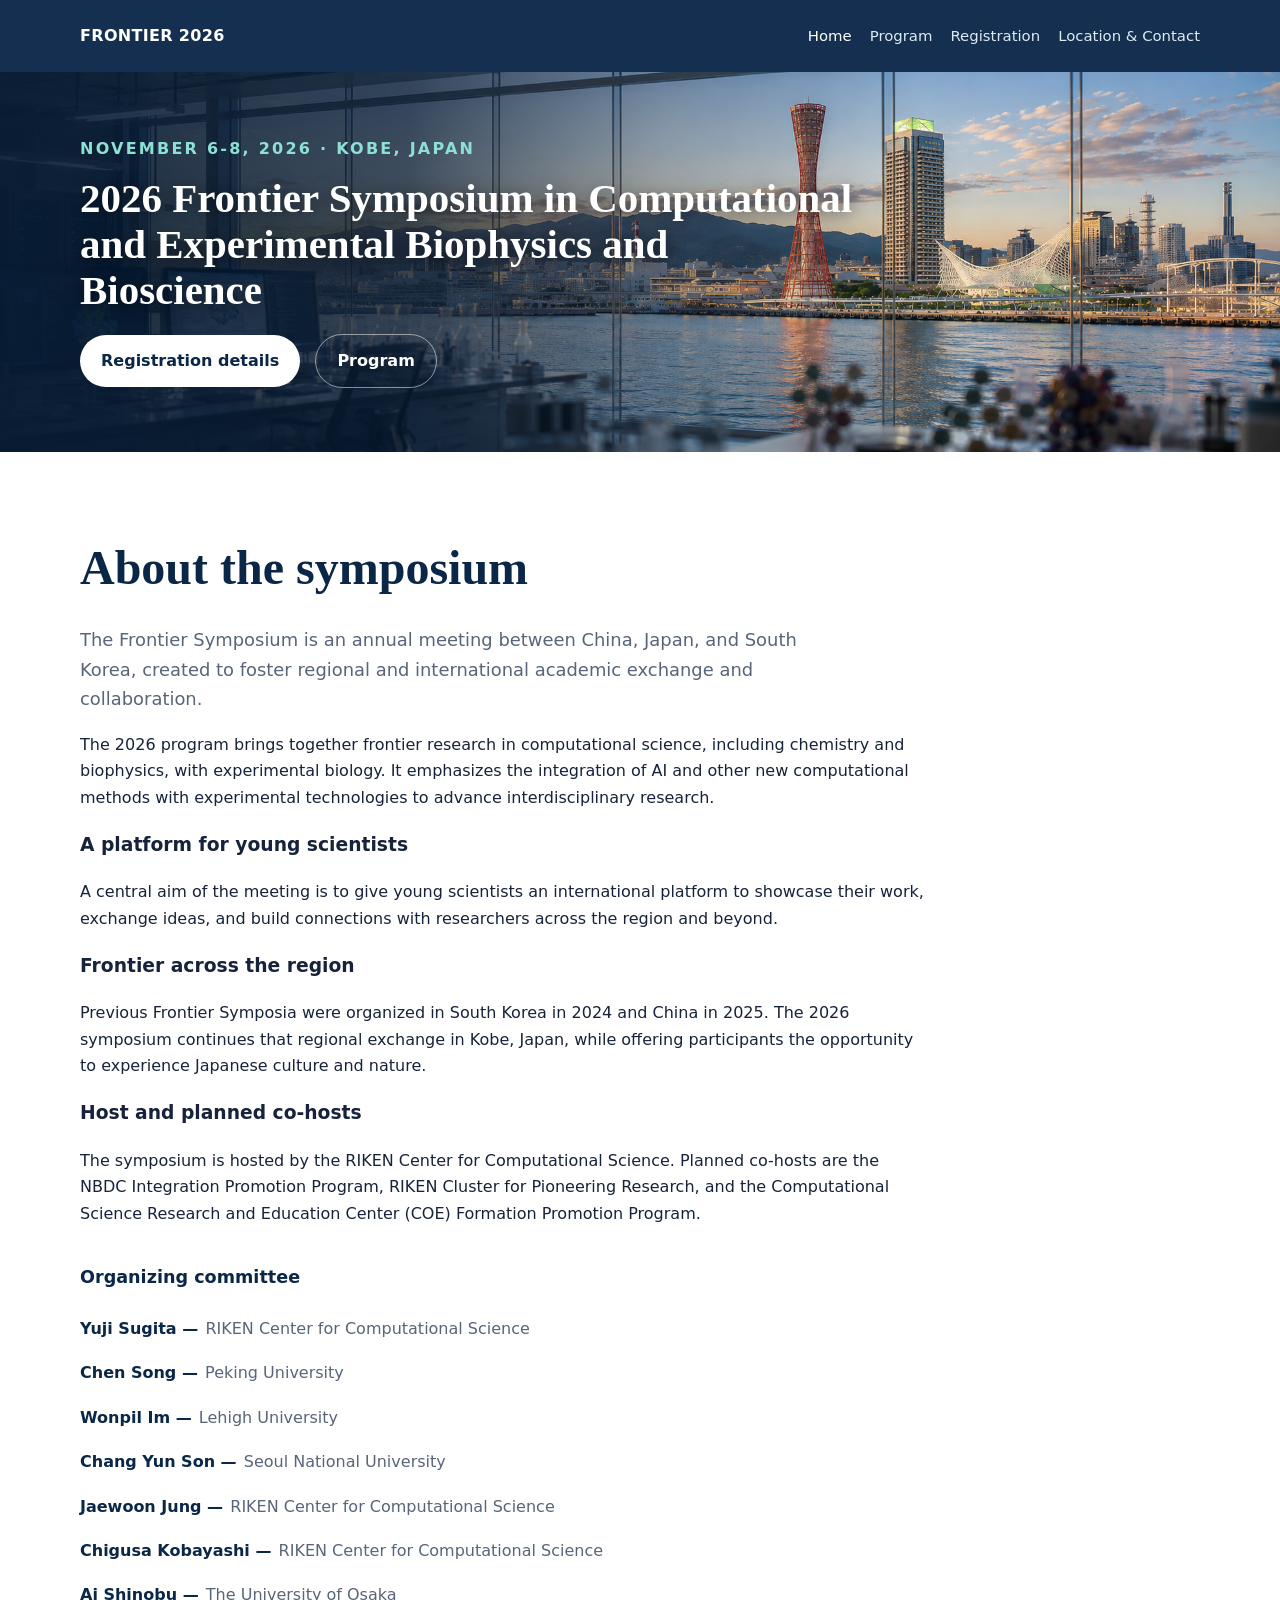
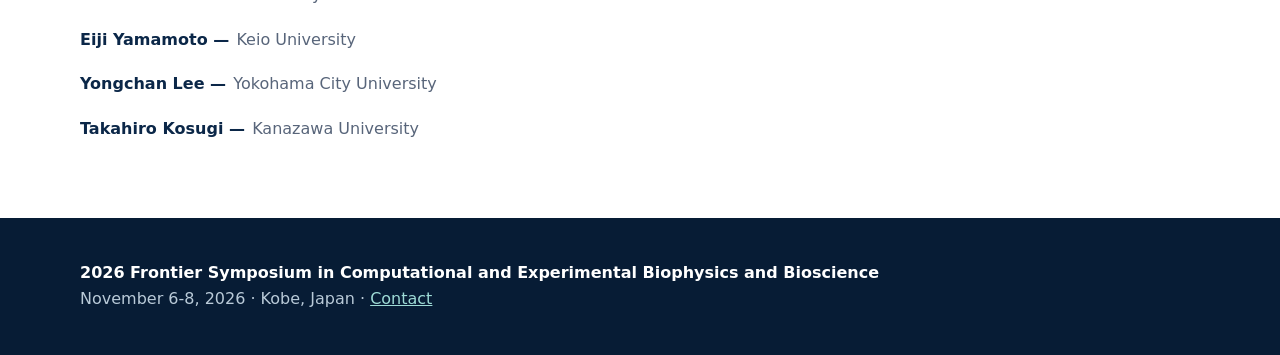
==== index.html @ c927a460 "Compact banner and home title" ====
<!doctype html>
<html lang="en">
	<head>
		<meta charset="utf-8">
		<meta name="viewport" content="width=device-width,initial-scale=1">
		<meta name="description" content="The 2026 Frontier Symposium in Computational and Experimental Biophysics and Bioscience, November 6-8, 2026, in Kobe, Japan.">
		<title>2026 Frontier Symposium in Computational and Experimental Biophysics and Bioscience</title>
		<link rel="stylesheet" href="style.css?v=20260803-banner2">
	</head>
	<body>
		<header class="site-header">
			<div class="wrap nav">
				<a class="brand" href="index.html">FRONTIER 2026</a>
				<nav class="nav-links" aria-label="Main navigation">
					<a aria-current="page" href="index.html">Home</a><a href="program.html">Program</a>
					<a href="registration.html">Registration</a><a href="location-contact.html">Location &amp; Contact</a>
				</nav>
			</div>
		</header>
		<main>
			<section class="hero">
				<div class="wrap">
					<p class="eyebrow">November 6-8, 2026 &middot; Kobe, Japan</p>
					<h1>2026 Frontier Symposium in Computational and Experimental Biophysics and Bioscience</h1>
					<a class="button" href="registration.html">Registration details</a>
					<a class="button alt" href="program.html">Program</a>
				</div>
			</section>
			<section class="section">
				<div class="wrap">
					<div class="home-about-copy">
						<h2>About the symposium</h2>
						<p class="lead">The Frontier Symposium is an annual meeting between China, Japan, and South Korea, created to foster regional and international academic exchange and collaboration.</p>
						<p>The 2026 program brings together frontier research in computational science, including chemistry and biophysics, with experimental biology. It emphasizes the integration of AI and other new computational methods with experimental technologies to advance interdisciplinary research.</p>
						<h3>A platform for young scientists</h3>
						<p>A central aim of the meeting is to give young scientists an international platform to showcase their work, exchange ideas, and build connections with researchers across the region and beyond.</p>
						<h3>Frontier across the region</h3>
						<p>Previous Frontier Symposia were organized in South Korea in 2024 and China in 2025. The 2026 symposium continues that regional exchange in Kobe, Japan, while offering participants the opportunity to experience Japanese culture and nature.</p>
						<h3>Host and planned co-hosts</h3>
						<p>The symposium is hosted by the RIKEN Center for Computational Science. Planned co-hosts are the NBDC Integration Promotion Program, RIKEN Cluster for Pioneering Research, and the Computational Science Research and Education Center (COE) Formation Promotion Program.</p>
						<section class="home-committee" aria-labelledby="organizing-committee">
							<h3 id="organizing-committee">Organizing committee</h3>
							<ul class="committee-list">
								<li><strong>Yuji Sugita</strong><span>RIKEN Center for Computational Science</span></li>
								<li><strong>Chen Song</strong><span>Peking University</span></li>
								<li><strong>Wonpil Im</strong><span>Lehigh University</span></li>
								<li><strong>Chang Yun Son</strong><span>Seoul National University</span></li>
								<li><strong>Jaewoon Jung</strong><span>RIKEN Center for Computational Science</span></li>
								<li><strong>Chigusa Kobayashi</strong><span>RIKEN Center for Computational Science</span></li>
								<li><strong>Ai Shinobu</strong><span>The University of Osaka</span></li>
								<li><strong>Eiji Yamamoto</strong><span>Keio University</span></li>
								<li><strong>Yongchan Lee</strong><span>Yokohama City University</span></li>
								<li><strong>Takahiro Kosugi</strong><span>Kanazawa University</span></li>
							</ul>
						</section>
					</div>
				</div>
			</section>
		</main>
		<footer class="site-footer"><div class="wrap"><strong>2026 Frontier Symposium in Computational and Experimental Biophysics and Bioscience</strong><br>November 6-8, 2026 &middot; Kobe, Japan &middot; <a href="location-contact.html#contact">Contact</a></div></footer>
		<script src="script.js"></script>
	</body>
</html>
---- style.css ----
:root{--ink:#17233c;--muted:#58657a;--navy:#0b2748;--blue:#176b87;--teal:#2aa198;--cream:#f7f4ec;--white:#fff;--line:#dce3e8;--shadow:0 18px 50px rgba(11,39,72,.12)}
*{box-sizing:border-box}
html{scroll-behavior:smooth}
body{margin:0;color:var(--ink);background:var(--white);font-family:Inter,ui-sans-serif,system-ui,-apple-system,BlinkMacSystemFont,"Segoe UI",sans-serif;line-height:1.65}
a{color:var(--blue)}
img{max-width:100%}
.wrap{width:min(1120px,calc(100% - 40px));margin:0 auto}
.site-header{position:sticky;top:0;z-index:20;color:var(--white);background:rgba(11,39,72,.96);backdrop-filter:blur(12px)}
.nav{min-height:72px;display:flex;align-items:center;justify-content:space-between;gap:24px}
.brand{color:var(--white);font-weight:800;text-decoration:none;letter-spacing:.02em}
.nav-links{display:flex;flex-wrap:wrap;gap:18px}
.nav-links a{color:#dcecf2;text-decoration:none;font-size:.93rem}
.nav-links a:hover,.nav-links a[aria-current=page]{color:var(--white)}
.hero{position:relative;min-height:380px;display:flex;align-items:center;padding:46px 0;color:var(--white);background-image:linear-gradient(90deg,rgba(7,28,53,.94) 0%,rgba(7,28,53,.76) 32%,rgba(7,28,53,.3) 52%,rgba(7,28,53,0) 72%),url("images/banner3.png");background-position:center;background-size:cover}
.hero .wrap{position:relative}
.eyebrow{margin:0 0 14px;color:#8de0d4;font-weight:800;letter-spacing:.14em;text-transform:uppercase}
h1{max-width:940px;margin:0;font-family:Georgia,serif;font-size:clamp(2.4rem,6vw,5.1rem);line-height:1.03}
.hero h1{max-width:780px;font-size:clamp(1.65rem,3.2vw,2.7rem);line-height:1.12;text-shadow:0 2px 18px rgba(0,0,0,.55)}
.hero .button{margin-top:20px}
.page-banner{height:180px;background-image:url("images/banner3.png");background-position:center;background-size:cover}
.button{display:inline-block;padding:13px 21px;border-radius:999px;color:var(--navy);background:var(--white);font-weight:800;text-decoration:none}
.button.alt{margin-left:10px;color:var(--white);background:transparent;border:1px solid rgba(255,255,255,.5)}
.section{padding:76px 0}
.section.tint{background:var(--cream)}
.section h2,.page-hero h1{font-family:Georgia,serif}
.section h2{margin:0 0 18px;color:var(--navy);font-size:clamp(2rem,4vw,3rem)}
.lead{max-width:760px;color:var(--muted);font-size:1.12rem}
.home-about-copy{max-width:850px}
.grid{display:grid;grid-template-columns:repeat(3,1fr);gap:24px;margin-top:34px}
.card{padding:26px;background:var(--white);border:1px solid var(--line);border-radius:16px;box-shadow:var(--shadow)}
.card h3{margin-top:0;color:var(--navy)}
.page-hero{padding:66px 0;color:var(--white);background:linear-gradient(135deg,var(--navy),var(--blue))}
.page-hero h1{font-size:clamp(2.4rem,5vw,4.4rem)}
.content{max-width:850px}
.schedule{border-left:3px solid var(--teal);padding-left:24px}
.schedule article{margin-bottom:30px}
.schedule time{color:var(--blue);font-weight:800}
.directory{display:grid;grid-template-columns:repeat(2,1fr);gap:10px 28px;margin-top:24px}
.directory p{margin:0;padding:10px 0;border-bottom:1px solid var(--line)}
.home-committee{margin-top:36px}
.home-committee h3{margin:0;color:var(--navy);font-size:1.1rem}
.committee-list{display:grid;grid-template-columns:1fr;gap:18px;margin:24px 0 0;padding:0;list-style:none}
.committee-list li{display:flex;flex-wrap:nowrap;gap:.45rem;margin:0;padding:0;white-space:nowrap}
.committee-list strong{color:var(--navy)}
.committee-list strong::after{content:" —"}
.committee-list span{color:var(--muted)}
.program-heading{padding:42px 0 8px}
.program-heading .eyebrow{color:var(--blue)}
.program-heading h1{margin:0;color:var(--navy);font-size:clamp(2.2rem,4vw,3.2rem)}
.program-heading + .section{padding-top:30px}
.venue-details address{margin:0 0 20px;font-style:normal}
.venue-links,.dining-links{padding-left:20px}.venue-links li,.dining-links li{margin:8px 0}
.venue-map-shell{position:relative;width:100%;max-width:760px;height:400px;margin-top:32px;overflow:hidden;border-radius:14px}
.venue-map{display:block;width:100%;height:100%;border:0}
.venue-map-pin-link{position:absolute;left:50%;top:50%;z-index:2;width:58px;height:76px;cursor:pointer;transform:translate(-50%,-100%)}
.venue-map-pin-link:focus-visible{border-radius:50%;outline:3px solid var(--blue);outline-offset:3px}
.dining-details h3{margin:30px 0 8px;color:var(--navy)}
.contact-lead{margin:26px 0 44px}
.contact-lead p:last-child{margin-bottom:0}
.registration-panel{max-width:680px}
.registration-details{margin:0;border-top:1px solid var(--line);font-size:1.2rem}
.registration-details div{display:grid;grid-template-columns:230px 1fr;gap:24px;padding:18px 0;border-bottom:1px solid var(--line)}
.registration-details dt{color:var(--navy);font-weight:800}.registration-details dd{margin:0}
.registration-form-link{display:inline-block;margin-top:22px;font-size:1.12rem;font-weight:800}
.program-overview{display:grid;grid-template-columns:repeat(2,1fr);gap:28px;align-items:start}
.day-schedule{overflow:hidden;border:1px solid var(--line);border-radius:18px;background:var(--white);box-shadow:var(--shadow)}
.day-schedule:last-child{grid-column:1/-1}
.day-schedule header{padding:28px;background:var(--navy);color:var(--white)}
.day-schedule header .eyebrow{margin-bottom:8px}.day-schedule header h2{margin:0;color:var(--white);font-size:2rem}
.timeline{list-style:none;margin:0;padding:8px 28px 22px}
.timeline li{display:grid;grid-template-columns:130px 1fr;gap:18px;padding:13px 0;border-bottom:1px solid var(--line)}
.timeline li:last-child{border-bottom:0}.timeline time{color:var(--blue);font-weight:800}.timeline .break span{color:var(--muted)}.timeline .special span{font-weight:700}
.timeline li p{margin:3px 0 0;color:var(--muted);line-height:1.5}
.speaker-slots{margin-top:10px;border-top:1px solid var(--line)}
.speaker-slot{display:grid;grid-template-columns:95px 1fr;gap:10px;padding:10px 0;border-bottom:1px solid var(--line)}
.speaker-slot time{font-size:.82rem}
.timeline .speaker-slot p{margin:0}.speaker-slot .speaker-name{color:var(--navy);font-weight:800}
.speaker-slot .affiliation,.speaker-slot .talk-title{margin-top:3px;color:var(--muted);font-size:.82rem;line-height:1.4}
.speaker-slot .talk-title{font-style:italic}
.site-footer{padding:42px 0;color:#b9cad8;background:#071c35}
.site-footer strong{color:var(--white)}
.site-footer a{color:#9edbd6}
@media(max-width:800px){.nav{align-items:flex-start;flex-direction:column;padding:16px 0}.grid,.directory,.program-overview{grid-template-columns:1fr}.day-schedule:last-child{grid-column:auto}.timeline li,.speaker-slot,.registration-details div{grid-template-columns:1fr;gap:2px}.venue-map-shell{height:300px}.hero{min-height:390px;padding:42px 0;background-image:linear-gradient(90deg,rgba(7,28,53,.92),rgba(7,28,53,.44)),url("images/banner3.png");background-position:58% center}.page-banner{height:130px;background-position:58% center}.button.alt{margin:10px 0 0}}
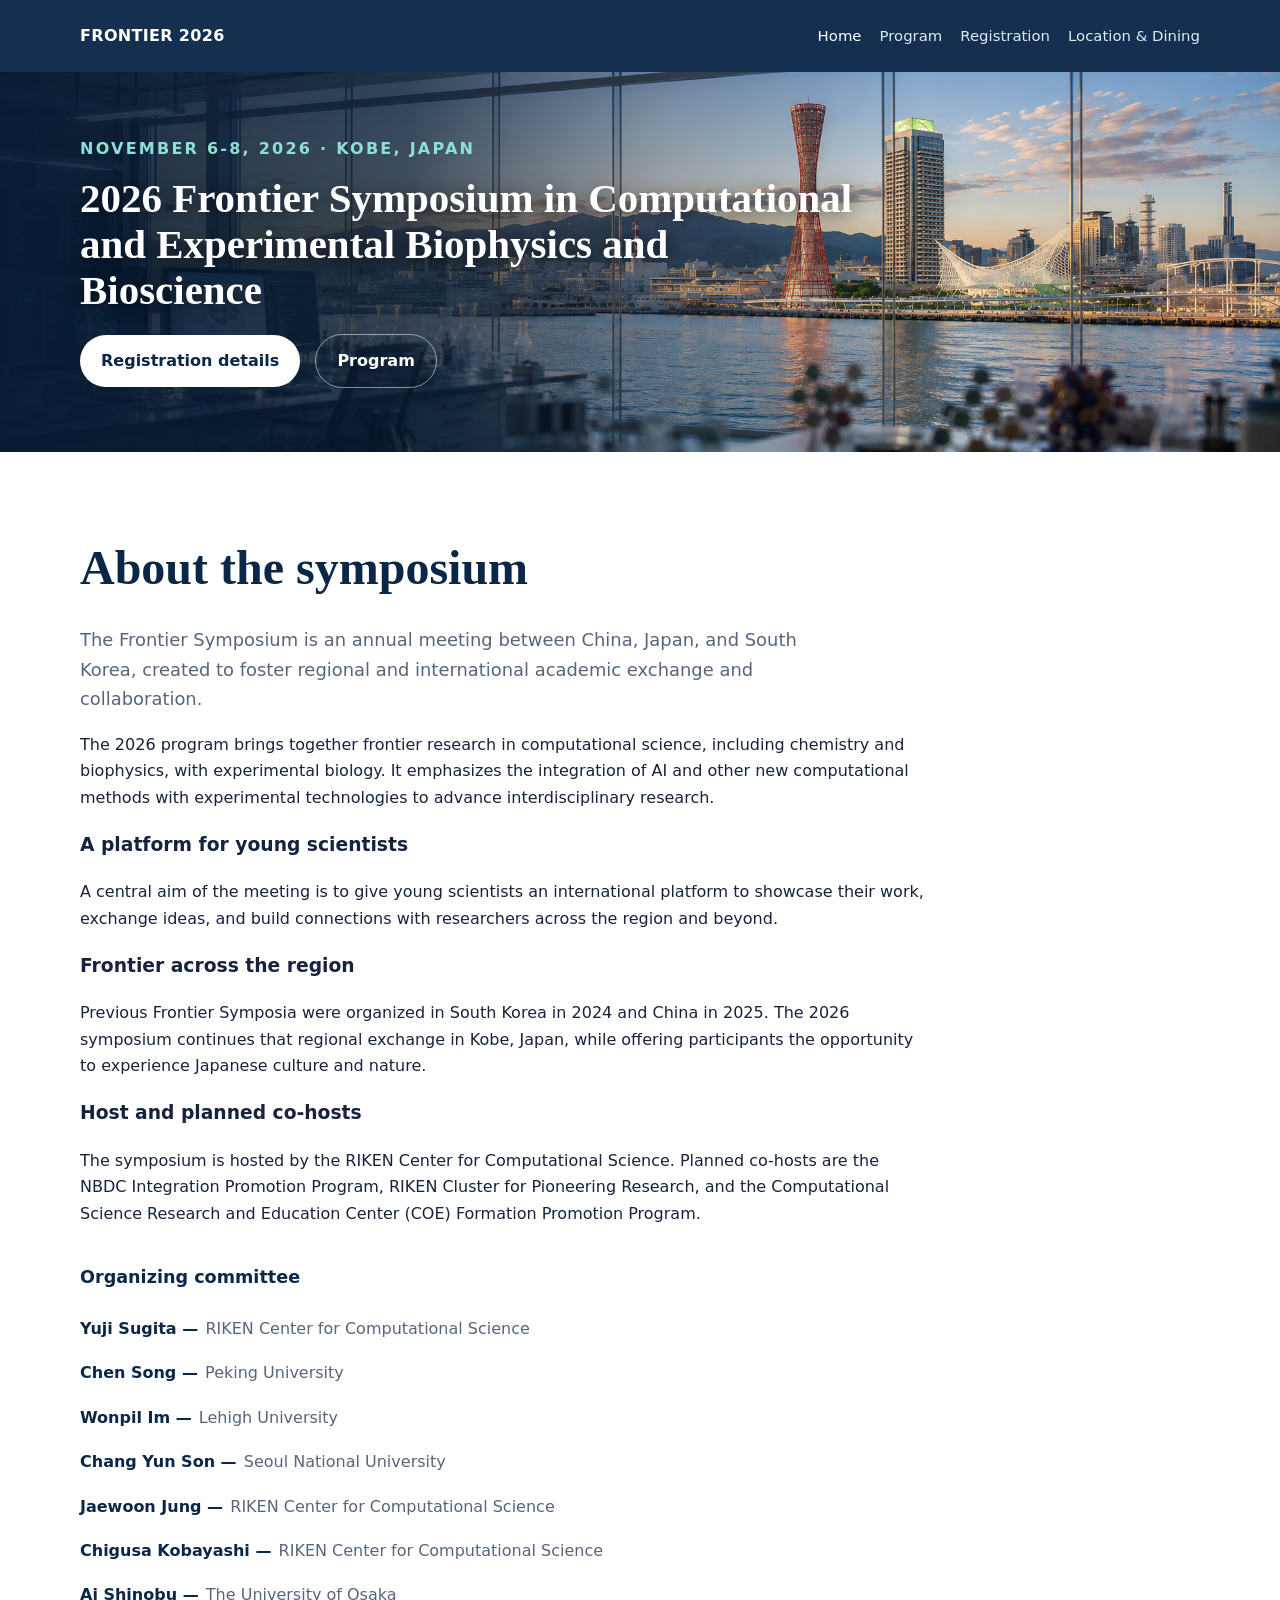
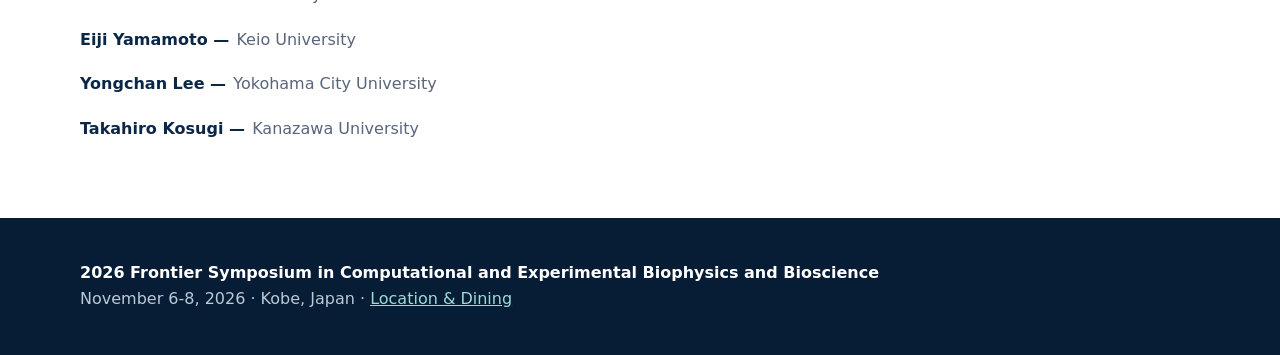
==== commit 777224ca: "Rename location section and remove duplicate labels" ====
--- a/index.html
+++ b/index.html
@@ -13,7 +13,7 @@
 				<a class="brand" href="index.html">FRONTIER 2026</a>
 				<nav class="nav-links" aria-label="Main navigation">
 					<a aria-current="page" href="index.html">Home</a><a href="program.html">Program</a>
-					<a href="registration.html">Registration</a><a href="location-contact.html">Location &amp; Contact</a>
+					<a href="registration.html">Registration</a><a href="location-contact.html">Location &amp; Dining</a>
 				</nav>
 			</div>
 		</header>
@@ -57,7 +57,7 @@
 				</div>
 			</section>
 		</main>
-		<footer class="site-footer"><div class="wrap"><strong>2026 Frontier Symposium in Computational and Experimental Biophysics and Bioscience</strong><br>November 6-8, 2026 &middot; Kobe, Japan &middot; <a href="location-contact.html#contact">Contact</a></div></footer>
+		<footer class="site-footer"><div class="wrap"><strong>2026 Frontier Symposium in Computational and Experimental Biophysics and Bioscience</strong><br>November 6-8, 2026 &middot; Kobe, Japan &middot; <a href="location-contact.html">Location &amp; Dining</a></div></footer>
 		<script src="script.js"></script>
 	</body>
 </html>
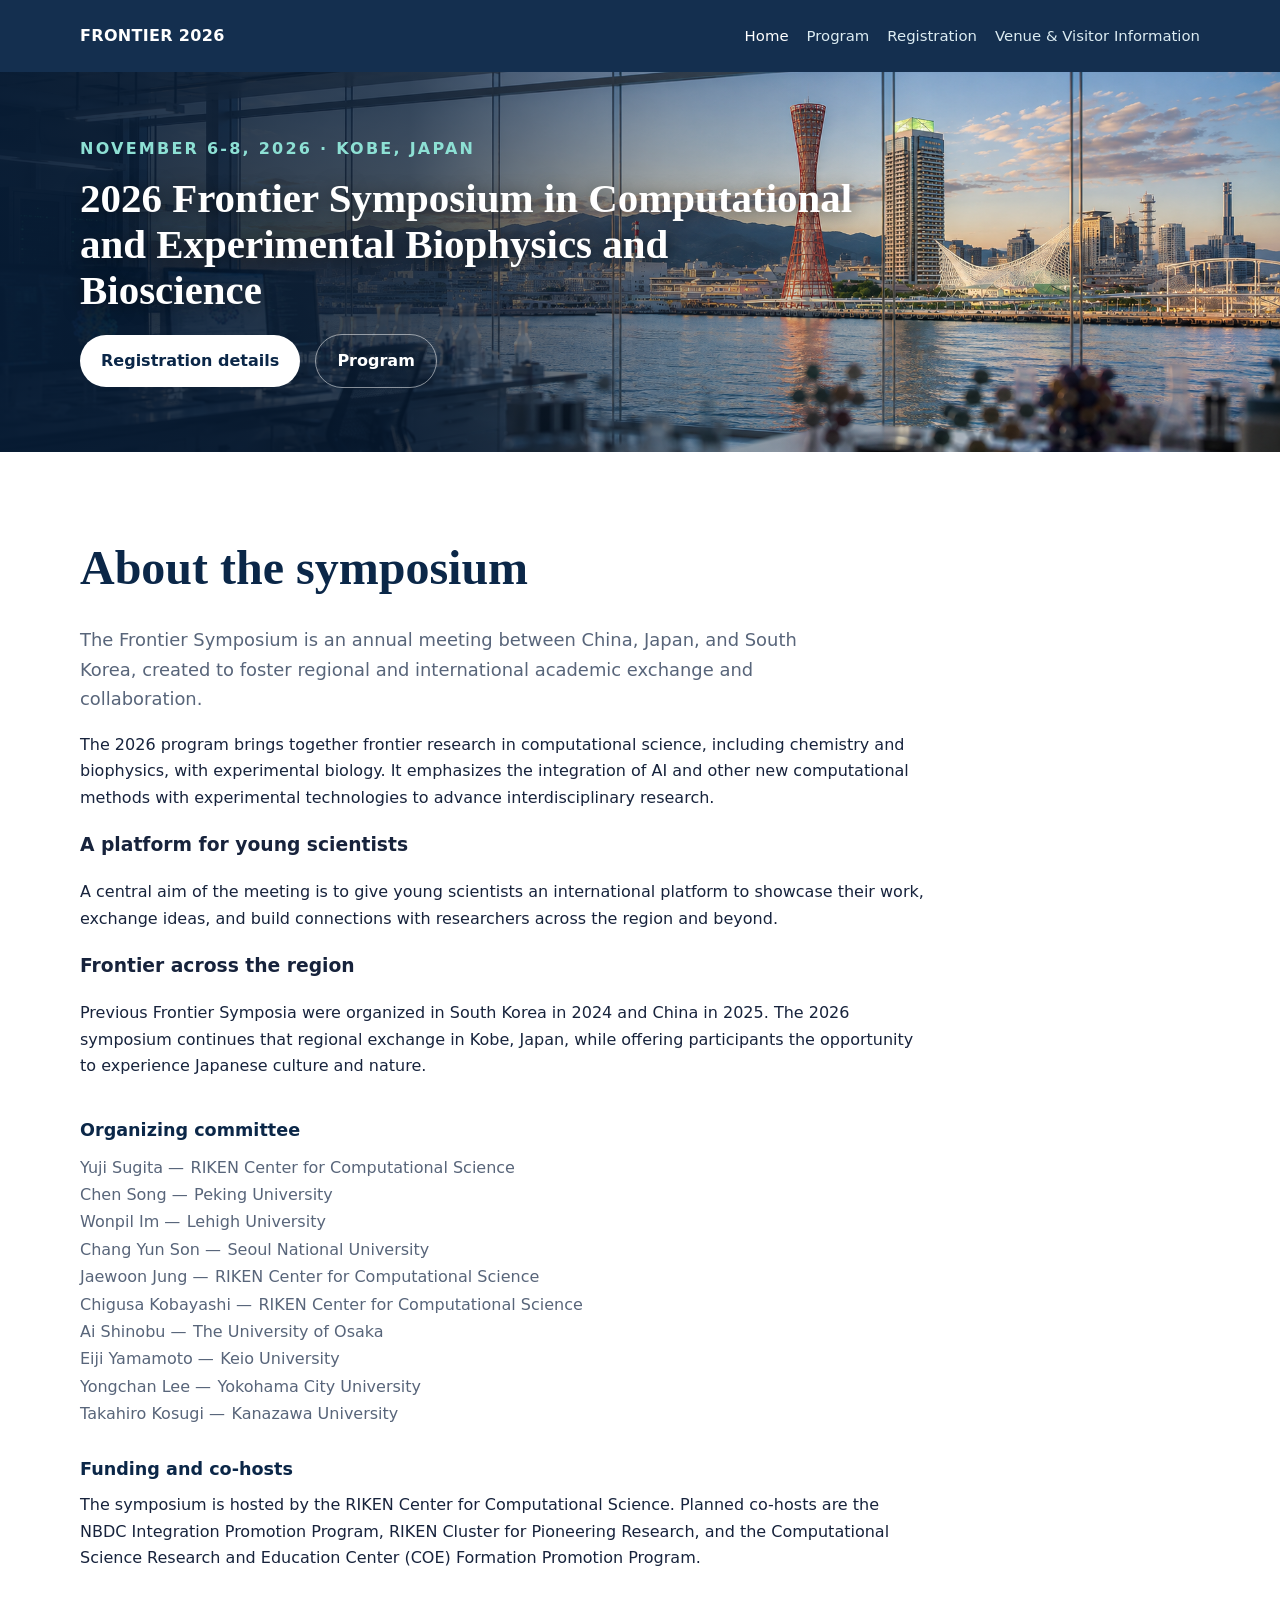
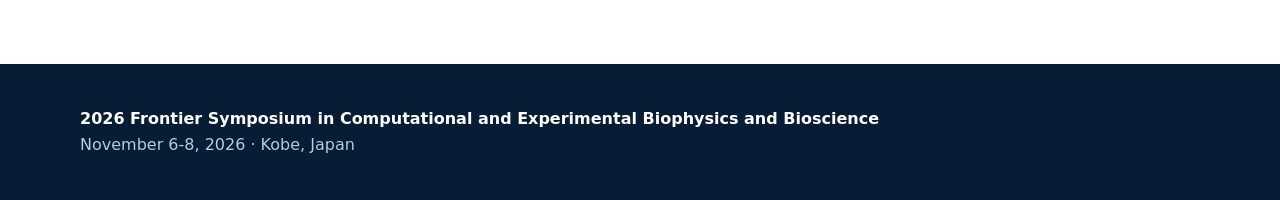
==== commit 5124ab10: "Compact committee and update visitor information" ====
--- a/index.html
+++ b/index.html
@@ -5,7 +5,7 @@
 		<meta name="viewport" content="width=device-width,initial-scale=1">
 		<meta name="description" content="The 2026 Frontier Symposium in Computational and Experimental Biophysics and Bioscience, November 6-8, 2026, in Kobe, Japan.">
 		<title>2026 Frontier Symposium in Computational and Experimental Biophysics and Bioscience</title>
-		<link rel="stylesheet" href="style.css?v=20260803-banner2">
+		<link rel="stylesheet" href="style.css?v=20260803-layout3">
 	</head>
 	<body>
 		<header class="site-header">
@@ -13,7 +13,7 @@
 				<a class="brand" href="index.html">FRONTIER 2026</a>
 				<nav class="nav-links" aria-label="Main navigation">
 					<a aria-current="page" href="index.html">Home</a><a href="program.html">Program</a>
-					<a href="registration.html">Registration</a><a href="location-contact.html">Location &amp; Dining</a>
+					<a href="registration.html">Registration</a><a href="location-contact.html">Venue &amp; Visitor Information</a>
 				</nav>
 			</div>
 		</header>
@@ -36,28 +36,30 @@
 						<p>A central aim of the meeting is to give young scientists an international platform to showcase their work, exchange ideas, and build connections with researchers across the region and beyond.</p>
 						<h3>Frontier across the region</h3>
 						<p>Previous Frontier Symposia were organized in South Korea in 2024 and China in 2025. The 2026 symposium continues that regional exchange in Kobe, Japan, while offering participants the opportunity to experience Japanese culture and nature.</p>
-						<h3>Host and planned co-hosts</h3>
-						<p>The symposium is hosted by the RIKEN Center for Computational Science. Planned co-hosts are the NBDC Integration Promotion Program, RIKEN Cluster for Pioneering Research, and the Computational Science Research and Education Center (COE) Formation Promotion Program.</p>
 						<section class="home-committee" aria-labelledby="organizing-committee">
 							<h3 id="organizing-committee">Organizing committee</h3>
 							<ul class="committee-list">
-								<li><strong>Yuji Sugita</strong><span>RIKEN Center for Computational Science</span></li>
-								<li><strong>Chen Song</strong><span>Peking University</span></li>
-								<li><strong>Wonpil Im</strong><span>Lehigh University</span></li>
-								<li><strong>Chang Yun Son</strong><span>Seoul National University</span></li>
-								<li><strong>Jaewoon Jung</strong><span>RIKEN Center for Computational Science</span></li>
-								<li><strong>Chigusa Kobayashi</strong><span>RIKEN Center for Computational Science</span></li>
-								<li><strong>Ai Shinobu</strong><span>The University of Osaka</span></li>
-								<li><strong>Eiji Yamamoto</strong><span>Keio University</span></li>
-								<li><strong>Yongchan Lee</strong><span>Yokohama City University</span></li>
-								<li><strong>Takahiro Kosugi</strong><span>Kanazawa University</span></li>
+								<li><span class="committee-name">Yuji Sugita</span><span>RIKEN Center for Computational Science</span></li>
+								<li><span class="committee-name">Chen Song</span><span>Peking University</span></li>
+								<li><span class="committee-name">Wonpil Im</span><span>Lehigh University</span></li>
+								<li><span class="committee-name">Chang Yun Son</span><span>Seoul National University</span></li>
+								<li><span class="committee-name">Jaewoon Jung</span><span>RIKEN Center for Computational Science</span></li>
+								<li><span class="committee-name">Chigusa Kobayashi</span><span>RIKEN Center for Computational Science</span></li>
+								<li><span class="committee-name">Ai Shinobu</span><span>The University of Osaka</span></li>
+								<li><span class="committee-name">Eiji Yamamoto</span><span>Keio University</span></li>
+								<li><span class="committee-name">Yongchan Lee</span><span>Yokohama City University</span></li>
+								<li><span class="committee-name">Takahiro Kosugi</span><span>Kanazawa University</span></li>
 							</ul>
+						</section>
+						<section class="home-support" aria-labelledby="funding-cohosts">
+							<h3 id="funding-cohosts">Funding and co-hosts</h3>
+							<p>The symposium is hosted by the RIKEN Center for Computational Science. Planned co-hosts are the NBDC Integration Promotion Program, RIKEN Cluster for Pioneering Research, and the Computational Science Research and Education Center (COE) Formation Promotion Program.</p>
 						</section>
 					</div>
 				</div>
 			</section>
 		</main>
-		<footer class="site-footer"><div class="wrap"><strong>2026 Frontier Symposium in Computational and Experimental Biophysics and Bioscience</strong><br>November 6-8, 2026 &middot; Kobe, Japan &middot; <a href="location-contact.html">Location &amp; Dining</a></div></footer>
+		<footer class="site-footer"><div class="wrap"><strong>2026 Frontier Symposium in Computational and Experimental Biophysics and Bioscience</strong><br>November 6-8, 2026 &middot; Kobe, Japan</div></footer>
 		<script src="script.js"></script>
 	</body>
 </html>
--- a/style.css
+++ b/style.css
@@ -39,11 +39,14 @@
 .directory p{margin:0;padding:10px 0;border-bottom:1px solid var(--line)}
 .home-committee{margin-top:36px}
 .home-committee h3{margin:0;color:var(--navy);font-size:1.1rem}
-.committee-list{display:grid;grid-template-columns:1fr;gap:18px;margin:24px 0 0;padding:0;list-style:none}
-.committee-list li{display:flex;flex-wrap:nowrap;gap:.45rem;margin:0;padding:0;white-space:nowrap}
-.committee-list strong{color:var(--navy)}
-.committee-list strong::after{content:" —"}
+.committee-list{display:grid;grid-template-columns:1fr;gap:5px;margin:12px 0 0;padding:0;list-style:none}
+.committee-list li{display:flex;flex-wrap:nowrap;gap:.4rem;margin:0;padding:0;white-space:nowrap;line-height:1.4}
+.committee-name{color:var(--navy)}
+.committee-name::after{content:" —"}
 .committee-list span{color:var(--muted)}
+.home-support{margin-top:30px}
+.home-support h3{margin-bottom:8px;color:var(--navy);font-size:1.1rem}
+.home-support p{margin-top:0}
 .program-heading{padding:42px 0 8px}
 .program-heading .eyebrow{color:var(--blue)}
 .program-heading h1{margin:0;color:var(--navy);font-size:clamp(2.2rem,4vw,3.2rem)}
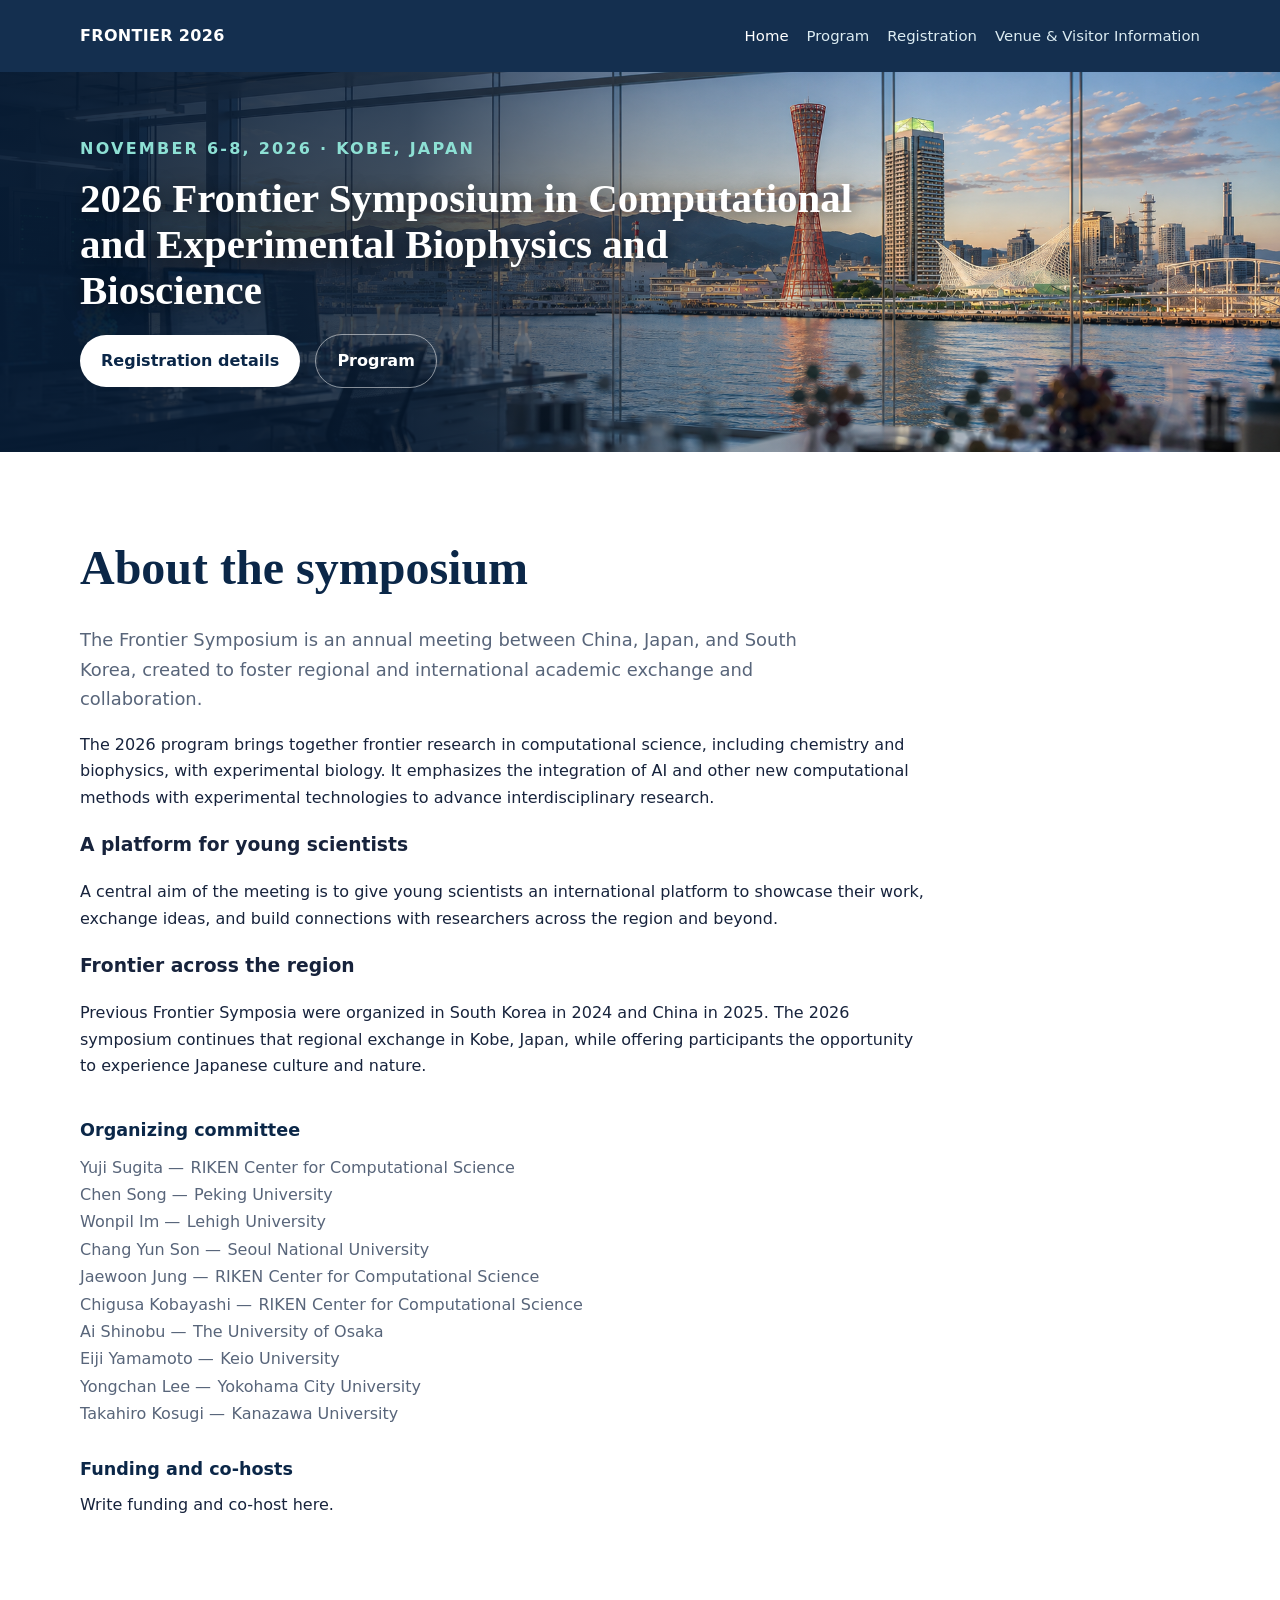
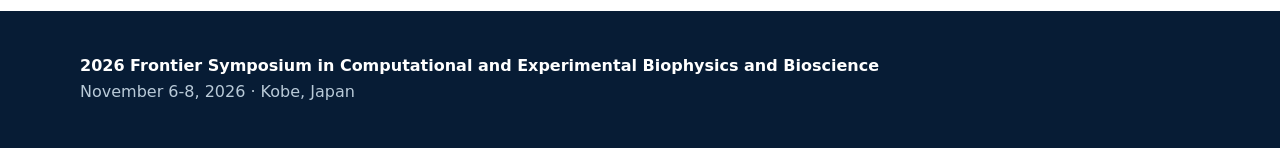
==== commit b6bc3ea0: "format" ====
--- a/index.html
+++ b/index.html
@@ -53,7 +53,7 @@
 						</section>
 						<section class="home-support" aria-labelledby="funding-cohosts">
 							<h3 id="funding-cohosts">Funding and co-hosts</h3>
-							<p>The symposium is hosted by the RIKEN Center for Computational Science. Planned co-hosts are the NBDC Integration Promotion Program, RIKEN Cluster for Pioneering Research, and the Computational Science Research and Education Center (COE) Formation Promotion Program.</p>
+							<p>Write funding and co-host here.</p>
 						</section>
 					</div>
 				</div>
--- a/style.css
+++ b/style.css
@@ -1,16 +1,16 @@
-:root{--ink:#17233c;--muted:#58657a;--navy:#0b2748;--blue:#176b87;--teal:#2aa198;--cream:#f7f4ec;--white:#fff;--line:#dce3e8;--shadow:0 18px 50px rgba(11,39,72,.12)}
-*{box-sizing:border-box}
-html{scroll-behavior:smooth}
-body{margin:0;color:var(--ink);background:var(--white);font-family:Inter,ui-sans-serif,system-ui,-apple-system,BlinkMacSystemFont,"Segoe UI",sans-serif;line-height:1.65}
-a{color:var(--blue)}
-img{max-width:100%}
-.wrap{width:min(1120px,calc(100% - 40px));margin:0 auto}
-.site-header{position:sticky;top:0;z-index:20;color:var(--white);background:rgba(11,39,72,.96);backdrop-filter:blur(12px)}
-.nav{min-height:72px;display:flex;align-items:center;justify-content:space-between;gap:24px}
-.brand{color:var(--white);font-weight:800;text-decoration:none;letter-spacing:.02em}
-.nav-links{display:flex;flex-wrap:wrap;gap:18px}
-.nav-links a{color:#dcecf2;text-decoration:none;font-size:.93rem}
-.nav-links a:hover,.nav-links a[aria-current=page]{color:var(--white)}
+:root{--ink:#17233c;--muted:#58657a;--navy:#0b2748;--blue:#176b87;--teal:#2aa198;--cream:#f7f4ec;--white:#fff;--line:#dce3e8;--shadow:0 18px 50px rgba(11,39,72,.12)}
+*{box-sizing:border-box}
+html{scroll-behavior:smooth}
+body{margin:0;color:var(--ink);background:var(--white);font-family:Inter,ui-sans-serif,system-ui,-apple-system,BlinkMacSystemFont,"Segoe UI",sans-serif;line-height:1.65}
+a{color:var(--blue)}
+img{max-width:100%}
+.wrap{width:min(1120px,calc(100% - 40px));margin:0 auto}
+.site-header{position:sticky;top:0;z-index:20;color:var(--white);background:rgba(11,39,72,.96);backdrop-filter:blur(12px)}
+.nav{min-height:72px;display:flex;align-items:center;justify-content:space-between;gap:24px}
+.brand{color:var(--white);font-weight:800;text-decoration:none;letter-spacing:.02em}
+.nav-links{display:flex;flex-wrap:wrap;gap:18px}
+.nav-links a{color:#dcecf2;text-decoration:none;font-size:.93rem}
+.nav-links a:hover,.nav-links a[aria-current=page]{color:var(--white)}
 .hero{position:relative;min-height:380px;display:flex;align-items:center;padding:46px 0;color:var(--white);background-image:linear-gradient(90deg,rgba(7,28,53,.94) 0%,rgba(7,28,53,.76) 32%,rgba(7,28,53,.3) 52%,rgba(7,28,53,0) 72%),url("images/banner3.png");background-position:center;background-size:cover}
 .hero .wrap{position:relative}
 .eyebrow{margin:0 0 14px;color:#8de0d4;font-weight:800;letter-spacing:.14em;text-transform:uppercase}
@@ -18,25 +18,25 @@
 .hero h1{max-width:780px;font-size:clamp(1.65rem,3.2vw,2.7rem);line-height:1.12;text-shadow:0 2px 18px rgba(0,0,0,.55)}
 .hero .button{margin-top:20px}
 .page-banner{height:180px;background-image:url("images/banner3.png");background-position:center;background-size:cover}
-.button{display:inline-block;padding:13px 21px;border-radius:999px;color:var(--navy);background:var(--white);font-weight:800;text-decoration:none}
-.button.alt{margin-left:10px;color:var(--white);background:transparent;border:1px solid rgba(255,255,255,.5)}
-.section{padding:76px 0}
-.section.tint{background:var(--cream)}
-.section h2,.page-hero h1{font-family:Georgia,serif}
-.section h2{margin:0 0 18px;color:var(--navy);font-size:clamp(2rem,4vw,3rem)}
-.lead{max-width:760px;color:var(--muted);font-size:1.12rem}
-.home-about-copy{max-width:850px}
-.grid{display:grid;grid-template-columns:repeat(3,1fr);gap:24px;margin-top:34px}
-.card{padding:26px;background:var(--white);border:1px solid var(--line);border-radius:16px;box-shadow:var(--shadow)}
-.card h3{margin-top:0;color:var(--navy)}
-.page-hero{padding:66px 0;color:var(--white);background:linear-gradient(135deg,var(--navy),var(--blue))}
-.page-hero h1{font-size:clamp(2.4rem,5vw,4.4rem)}
-.content{max-width:850px}
-.schedule{border-left:3px solid var(--teal);padding-left:24px}
-.schedule article{margin-bottom:30px}
-.schedule time{color:var(--blue);font-weight:800}
-.directory{display:grid;grid-template-columns:repeat(2,1fr);gap:10px 28px;margin-top:24px}
-.directory p{margin:0;padding:10px 0;border-bottom:1px solid var(--line)}
+.button{display:inline-block;padding:13px 21px;border-radius:999px;color:var(--navy);background:var(--white);font-weight:800;text-decoration:none}
+.button.alt{margin-left:10px;color:var(--white);background:transparent;border:1px solid rgba(255,255,255,.5)}
+.section{padding:76px 0}
+.section.tint{background:var(--cream)}
+.section h2,.page-hero h1{font-family:Georgia,serif}
+.section h2{margin:0 0 18px;color:var(--navy);font-size:clamp(2rem,4vw,3rem)}
+.lead{max-width:760px;color:var(--muted);font-size:1.12rem}
+.home-about-copy{max-width:850px}
+.grid{display:grid;grid-template-columns:repeat(3,1fr);gap:24px;margin-top:34px}
+.card{padding:26px;background:var(--white);border:1px solid var(--line);border-radius:16px;box-shadow:var(--shadow)}
+.card h3{margin-top:0;color:var(--navy)}
+.page-hero{padding:66px 0;color:var(--white);background:linear-gradient(135deg,var(--navy),var(--blue))}
+.page-hero h1{font-size:clamp(2.4rem,5vw,4.4rem)}
+.content{max-width:850px}
+.schedule{border-left:3px solid var(--teal);padding-left:24px}
+.schedule article{margin-bottom:30px}
+.schedule time{color:var(--blue);font-weight:800}
+.directory{display:grid;grid-template-columns:repeat(2,1fr);gap:10px 28px;margin-top:24px}
+.directory p{margin:0;padding:10px 0;border-bottom:1px solid var(--line)}
 .home-committee{margin-top:36px}
 .home-committee h3{margin:0;color:var(--navy);font-size:1.1rem}
 .committee-list{display:grid;grid-template-columns:1fr;gap:5px;margin:12px 0 0;padding:0;list-style:none}
@@ -47,10 +47,10 @@
 .home-support{margin-top:30px}
 .home-support h3{margin-bottom:8px;color:var(--navy);font-size:1.1rem}
 .home-support p{margin-top:0}
-.program-heading{padding:42px 0 8px}
-.program-heading .eyebrow{color:var(--blue)}
-.program-heading h1{margin:0;color:var(--navy);font-size:clamp(2.2rem,4vw,3.2rem)}
-.program-heading + .section{padding-top:30px}
+.program-heading{padding:42px 0 8px}
+.program-heading .eyebrow{color:var(--blue)}
+.program-heading h1{margin:0;color:var(--navy);font-size:clamp(2.2rem,4vw,3.2rem)}
+.program-heading + .section{padding-top:30px}
 .venue-details address{margin:0 0 20px;font-style:normal}
 .venue-links,.dining-links{padding-left:20px}.venue-links li,.dining-links li{margin:8px 0}
 .venue-map-shell{position:relative;width:100%;max-width:760px;height:400px;margin-top:32px;overflow:hidden;border-radius:14px}
@@ -58,20 +58,20 @@
 .venue-map-pin-link{position:absolute;left:50%;top:50%;z-index:2;width:58px;height:76px;cursor:pointer;transform:translate(-50%,-100%)}
 .venue-map-pin-link:focus-visible{border-radius:50%;outline:3px solid var(--blue);outline-offset:3px}
 .dining-details h3{margin:30px 0 8px;color:var(--navy)}
-.contact-lead{margin:26px 0 44px}
-.contact-lead p:last-child{margin-bottom:0}
+.contact-lead{margin:26px 0 44px}
+.contact-lead p:last-child{margin-bottom:0}
 .registration-panel{max-width:680px}
 .registration-details{margin:0;border-top:1px solid var(--line);font-size:1.2rem}
 .registration-details div{display:grid;grid-template-columns:230px 1fr;gap:24px;padding:18px 0;border-bottom:1px solid var(--line)}
 .registration-details dt{color:var(--navy);font-weight:800}.registration-details dd{margin:0}
 .registration-form-link{display:inline-block;margin-top:22px;font-size:1.12rem;font-weight:800}
-.program-overview{display:grid;grid-template-columns:repeat(2,1fr);gap:28px;align-items:start}
-.day-schedule{overflow:hidden;border:1px solid var(--line);border-radius:18px;background:var(--white);box-shadow:var(--shadow)}
-.day-schedule:last-child{grid-column:1/-1}
-.day-schedule header{padding:28px;background:var(--navy);color:var(--white)}
-.day-schedule header .eyebrow{margin-bottom:8px}.day-schedule header h2{margin:0;color:var(--white);font-size:2rem}
-.timeline{list-style:none;margin:0;padding:8px 28px 22px}
-.timeline li{display:grid;grid-template-columns:130px 1fr;gap:18px;padding:13px 0;border-bottom:1px solid var(--line)}
+.program-overview{display:grid;grid-template-columns:repeat(2,1fr);gap:28px;align-items:start}
+.day-schedule{overflow:hidden;border:1px solid var(--line);border-radius:18px;background:var(--white);box-shadow:var(--shadow)}
+.day-schedule:last-child{grid-column:1/-1}
+.day-schedule header{padding:28px;background:var(--navy);color:var(--white)}
+.day-schedule header .eyebrow{margin-bottom:8px}.day-schedule header h2{margin:0;color:var(--white);font-size:2rem}
+.timeline{list-style:none;margin:0;padding:8px 28px 22px}
+.timeline li{display:grid;grid-template-columns:130px 1fr;gap:18px;padding:13px 0;border-bottom:1px solid var(--line)}
 .timeline li:last-child{border-bottom:0}.timeline time{color:var(--blue);font-weight:800}.timeline .break span{color:var(--muted)}.timeline .special span{font-weight:700}
 .timeline li p{margin:3px 0 0;color:var(--muted);line-height:1.5}
 .speaker-slots{margin-top:10px;border-top:1px solid var(--line)}
@@ -80,7 +80,7 @@
 .timeline .speaker-slot p{margin:0}.speaker-slot .speaker-name{color:var(--navy);font-weight:800}
 .speaker-slot .affiliation,.speaker-slot .talk-title{margin-top:3px;color:var(--muted);font-size:.82rem;line-height:1.4}
 .speaker-slot .talk-title{font-style:italic}
-.site-footer{padding:42px 0;color:#b9cad8;background:#071c35}
-.site-footer strong{color:var(--white)}
-.site-footer a{color:#9edbd6}
+.site-footer{padding:42px 0;color:#b9cad8;background:#071c35}
+.site-footer strong{color:var(--white)}
+.site-footer a{color:#9edbd6}
 @media(max-width:800px){.nav{align-items:flex-start;flex-direction:column;padding:16px 0}.grid,.directory,.program-overview{grid-template-columns:1fr}.day-schedule:last-child{grid-column:auto}.timeline li,.speaker-slot,.registration-details div{grid-template-columns:1fr;gap:2px}.venue-map-shell{height:300px}.hero{min-height:390px;padding:42px 0;background-image:linear-gradient(90deg,rgba(7,28,53,.92),rgba(7,28,53,.44)),url("images/banner3.png");background-position:58% center}.page-banner{height:130px;background-position:58% center}.button.alt{margin:10px 0 0}}
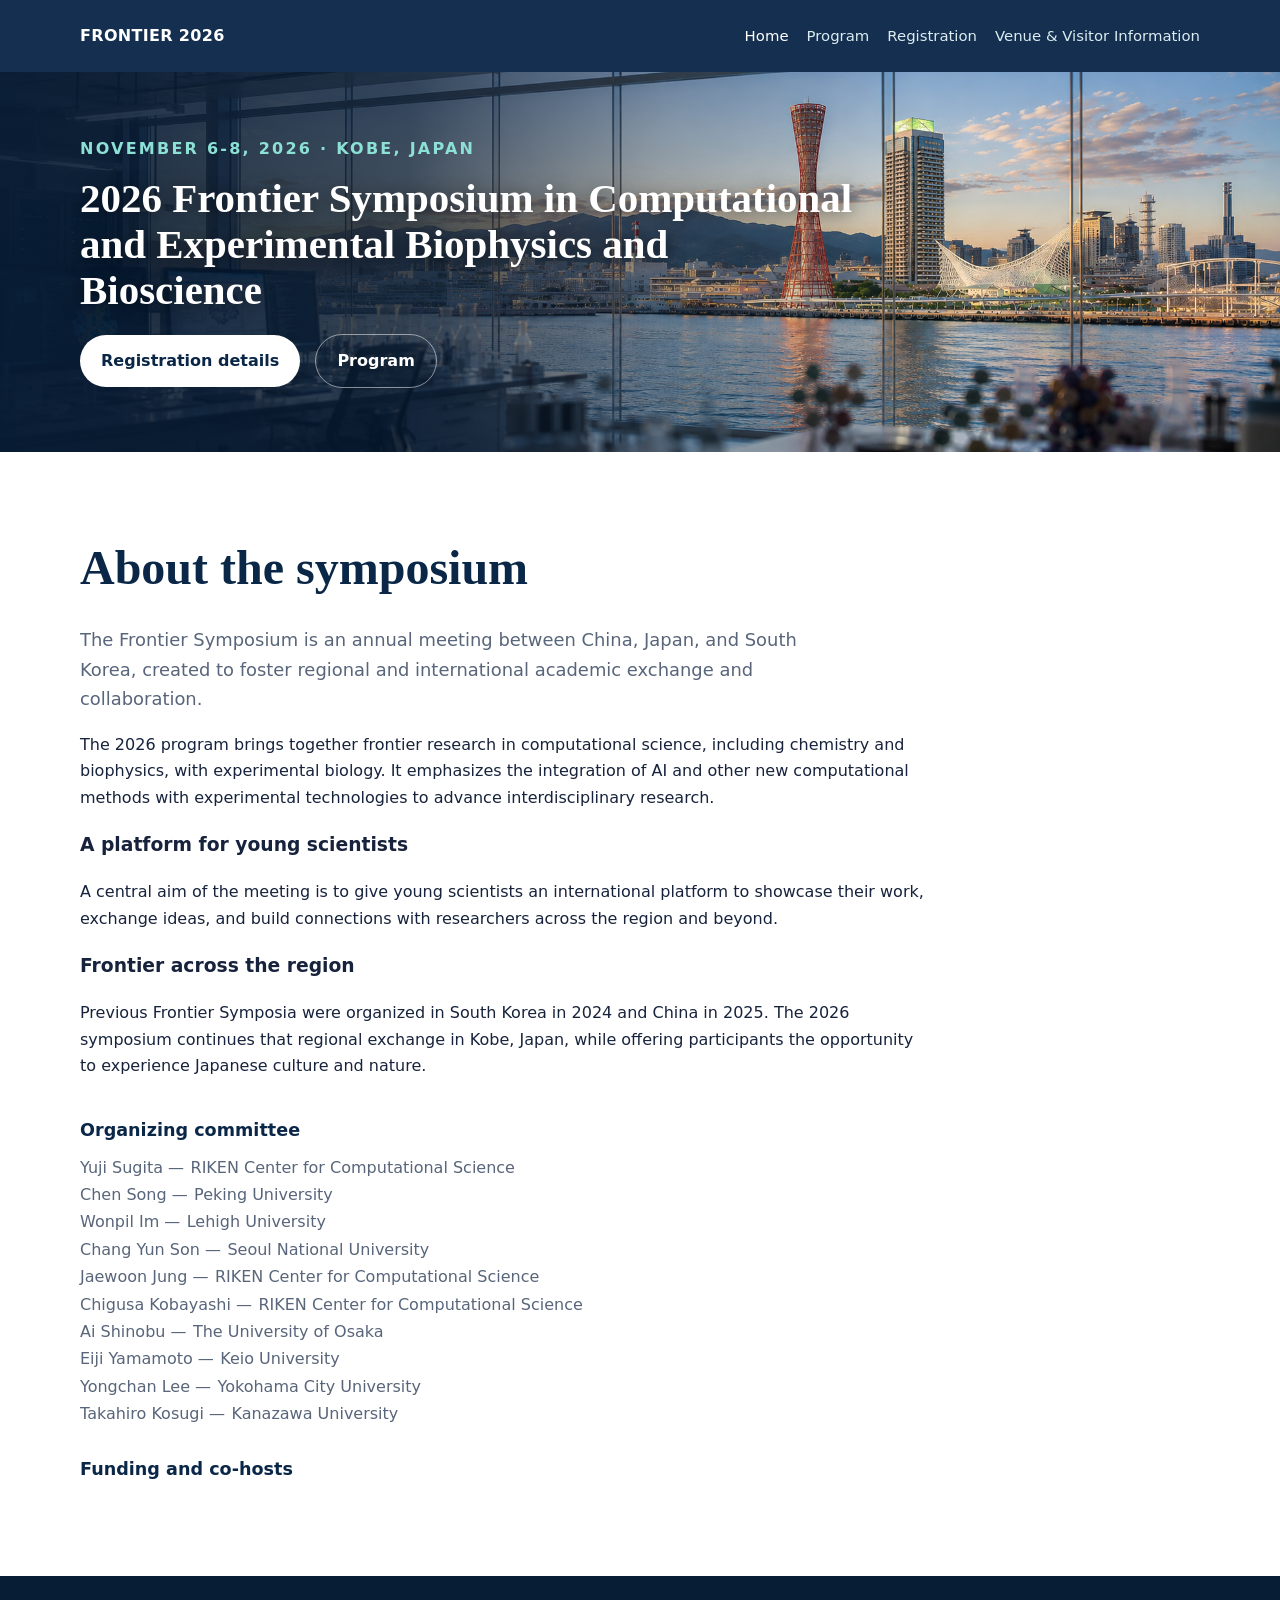
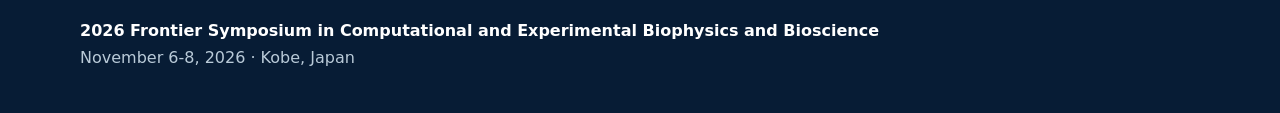
==== commit db67b0cc: "updated program" ====
--- a/index.html
+++ b/index.html
@@ -53,7 +53,8 @@
 						</section>
 						<section class="home-support" aria-labelledby="funding-cohosts">
 							<h3 id="funding-cohosts">Funding and co-hosts</h3>
-							<p>Write funding and co-host here.</p>
+							<!--<p>Write funding and co-host here.</p>-->
+							<p></p>
 						</section>
 					</div>
 				</div>
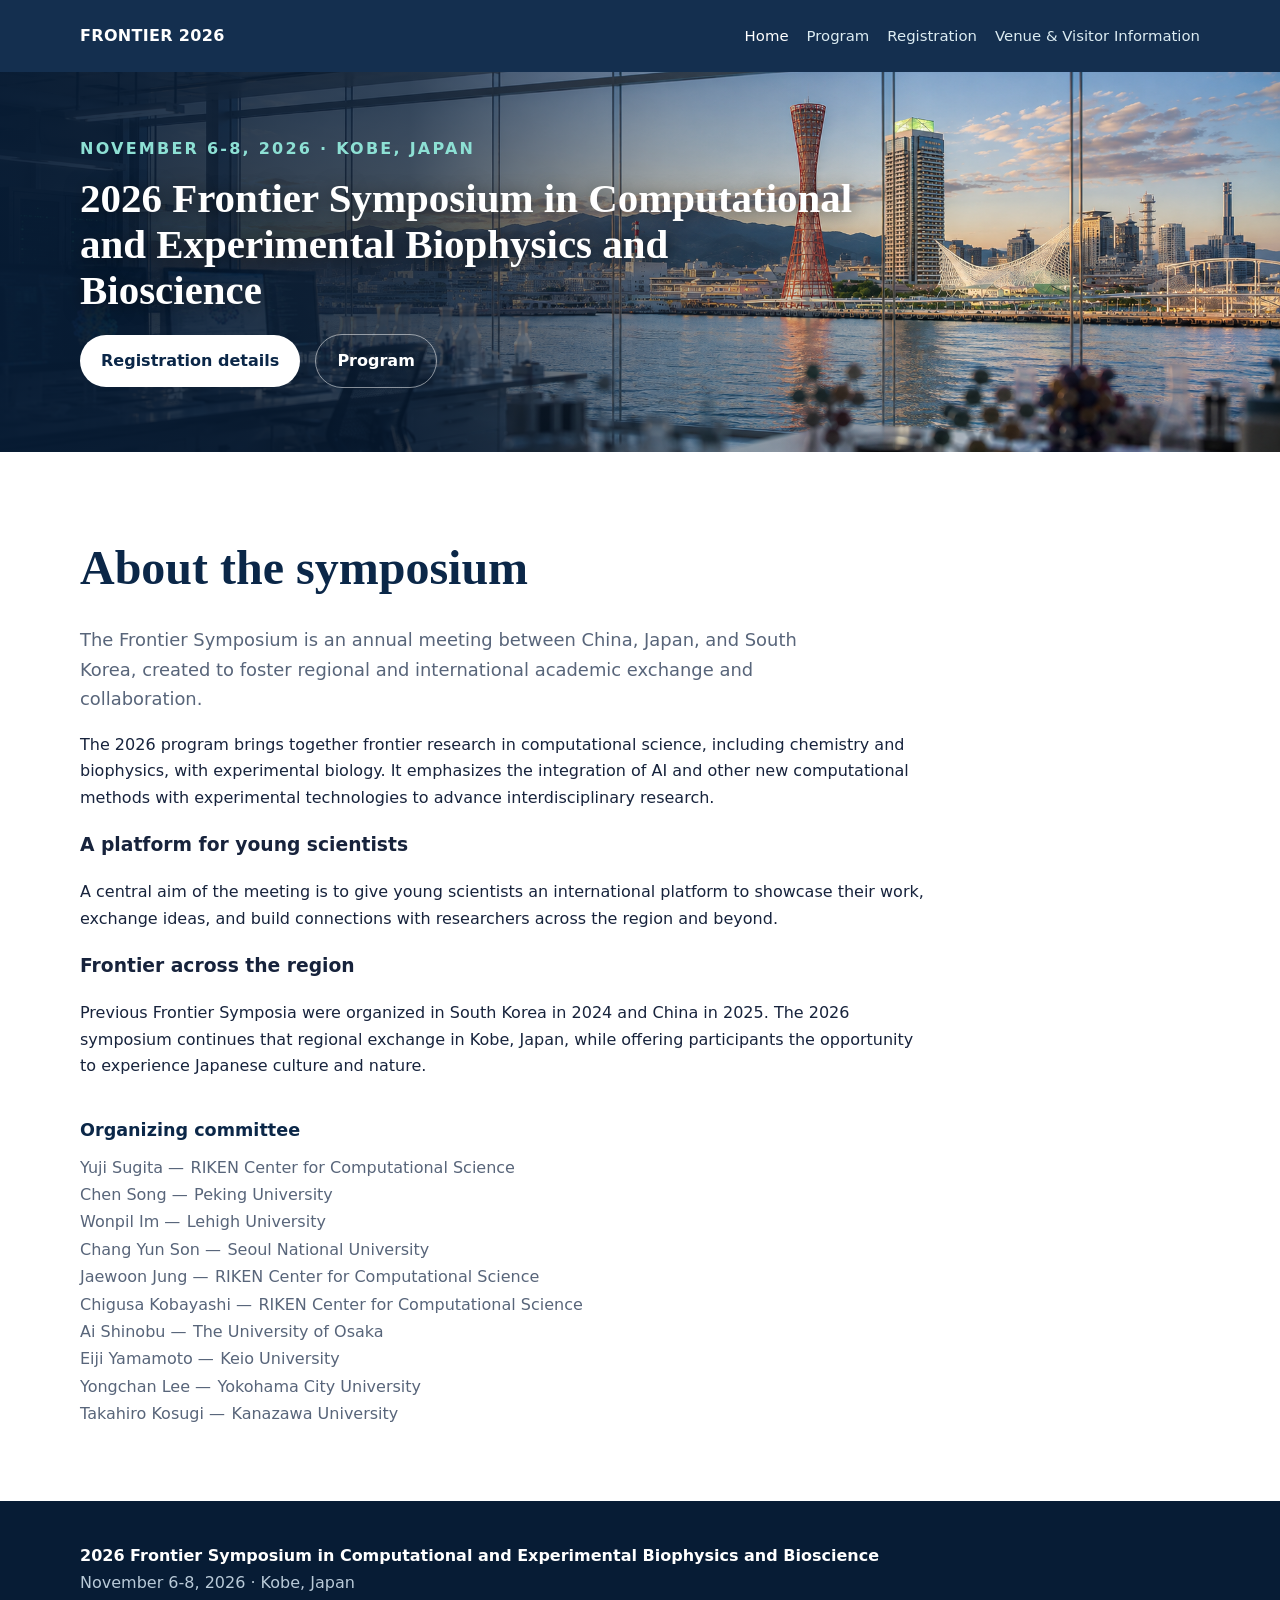
==== commit 3881c096: "Hide funding and co-hosts section" ====
--- a/index.html
+++ b/index.html
@@ -51,11 +51,12 @@
 								<li><span class="committee-name">Takahiro Kosugi</span><span>Kanazawa University</span></li>
 							</ul>
 						</section>
+						<!--
 						<section class="home-support" aria-labelledby="funding-cohosts">
 							<h3 id="funding-cohosts">Funding and co-hosts</h3>
-							<!--<p>Write funding and co-host here.</p>-->
-							<p></p>
+							<p>Write funding and co-host here.</p>
 						</section>
+						-->
 					</div>
 				</div>
 			</section>
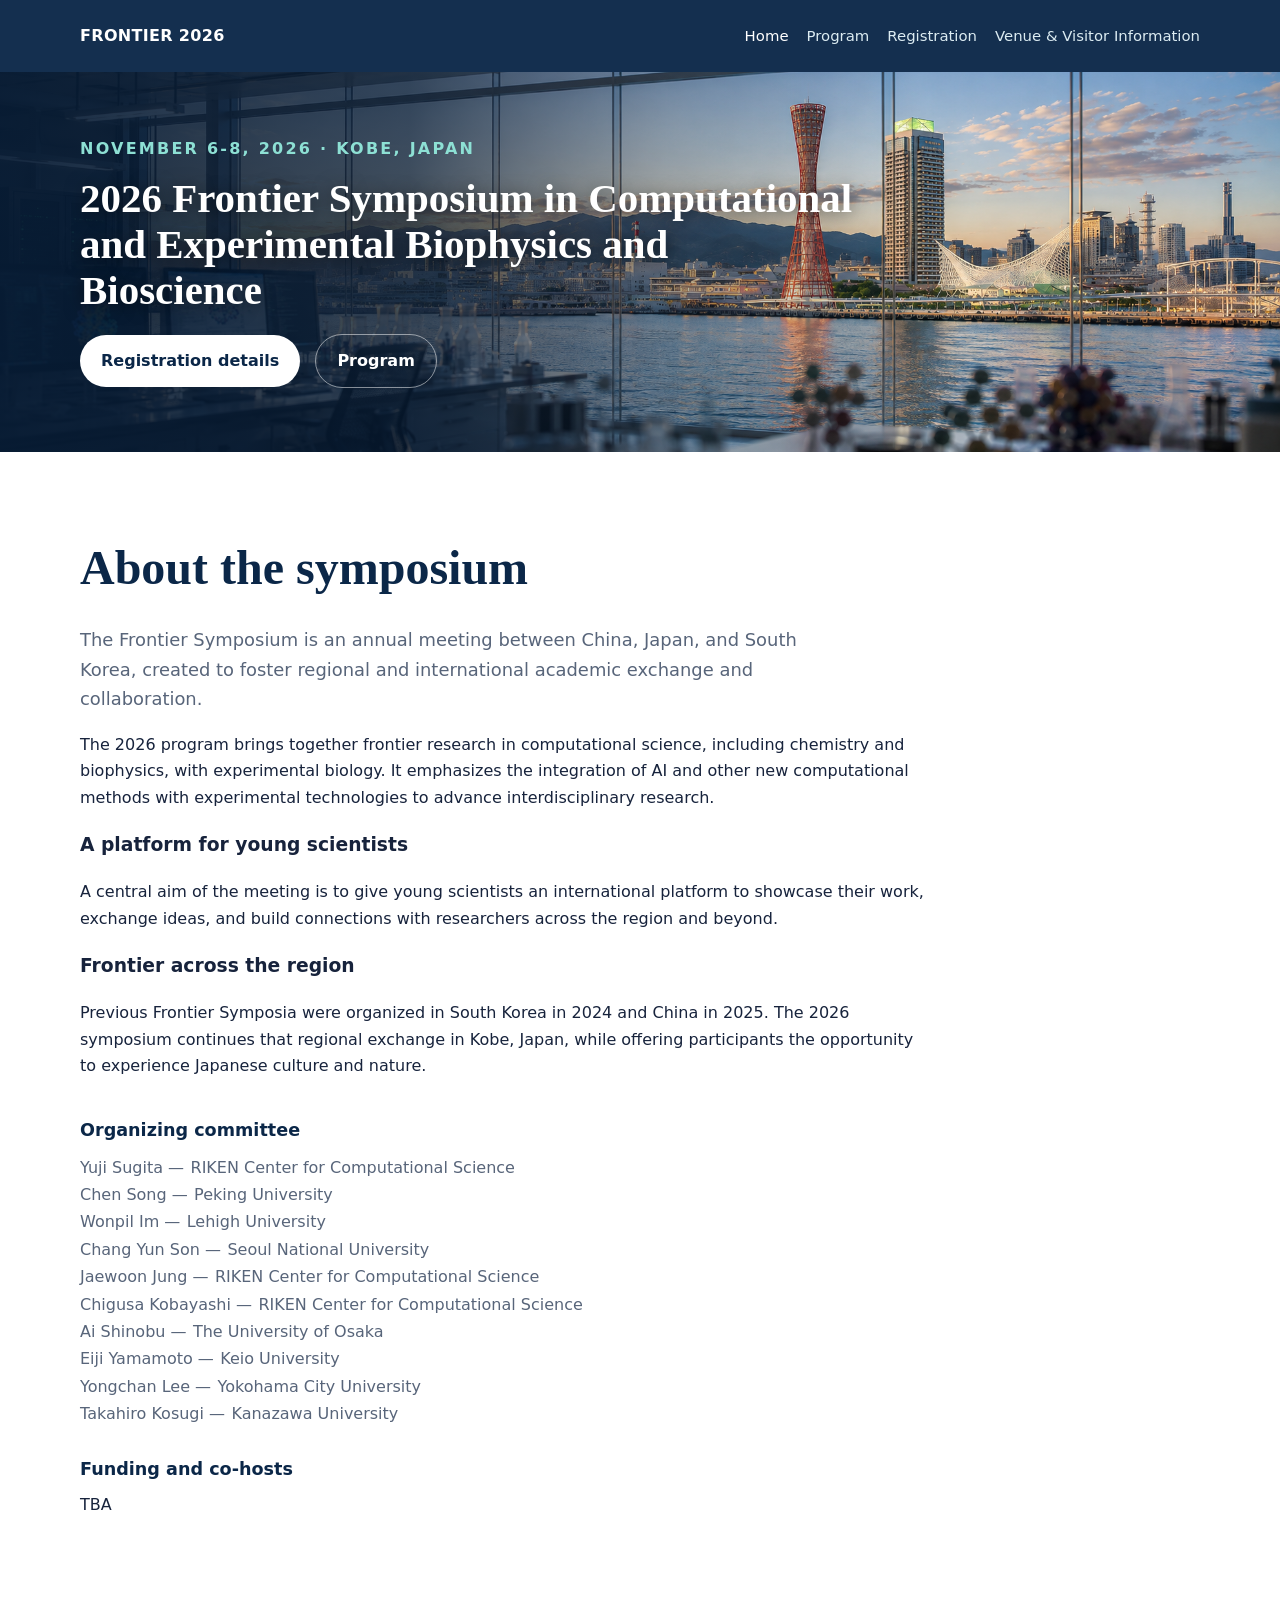
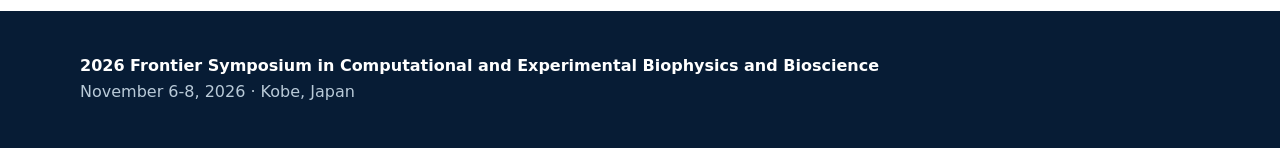
==== commit 0592a495: "updated sponser" ====
--- a/index.html
+++ b/index.html
@@ -5,7 +5,7 @@
 		<meta name="viewport" content="width=device-width,initial-scale=1">
 		<meta name="description" content="The 2026 Frontier Symposium in Computational and Experimental Biophysics and Bioscience, November 6-8, 2026, in Kobe, Japan.">
 		<title>2026 Frontier Symposium in Computational and Experimental Biophysics and Bioscience</title>
-		<link rel="stylesheet" href="style.css?v=20260803-layout3">
+		<link rel="stylesheet" href="style.css?v=20260905-registration">
 	</head>
 	<body>
 		<header class="site-header">
@@ -51,12 +51,10 @@
 								<li><span class="committee-name">Takahiro Kosugi</span><span>Kanazawa University</span></li>
 							</ul>
 						</section>
-						<!--
 						<section class="home-support" aria-labelledby="funding-cohosts">
 							<h3 id="funding-cohosts">Funding and co-hosts</h3>
-							<p>Write funding and co-host here.</p>
+							<p>TBA</p>
 						</section>
-						-->
 					</div>
 				</div>
 			</section>
--- a/style.css
+++ b/style.css
@@ -61,10 +61,11 @@
 .contact-lead{margin:26px 0 44px}
 .contact-lead p:last-child{margin-bottom:0}
 .registration-panel{max-width:680px}
-.registration-details{margin:0;border-top:1px solid var(--line);font-size:1.2rem}
+.registration-details{margin:28px 0 0;border-top:1px solid var(--line);font-size:1.2rem}
 .registration-details div{display:grid;grid-template-columns:230px 1fr;gap:24px;padding:18px 0;border-bottom:1px solid var(--line)}
 .registration-details dt{color:var(--navy);font-weight:800}.registration-details dd{margin:0}
-.registration-form-link{display:inline-block;margin-top:22px;font-size:1.12rem;font-weight:800}
+.registration-form-link{display:inline-block;padding:14px 26px;border-radius:999px;color:var(--white);background:var(--blue);font-size:1.12rem;font-weight:800;text-decoration:none;box-shadow:var(--shadow)}
+.registration-form-link:hover{background:var(--navy)}
 .program-overview{display:grid;grid-template-columns:repeat(2,1fr);gap:28px;align-items:start}
 .day-schedule{overflow:hidden;border:1px solid var(--line);border-radius:18px;background:var(--white);box-shadow:var(--shadow)}
 .day-schedule:last-child{grid-column:1/-1}
